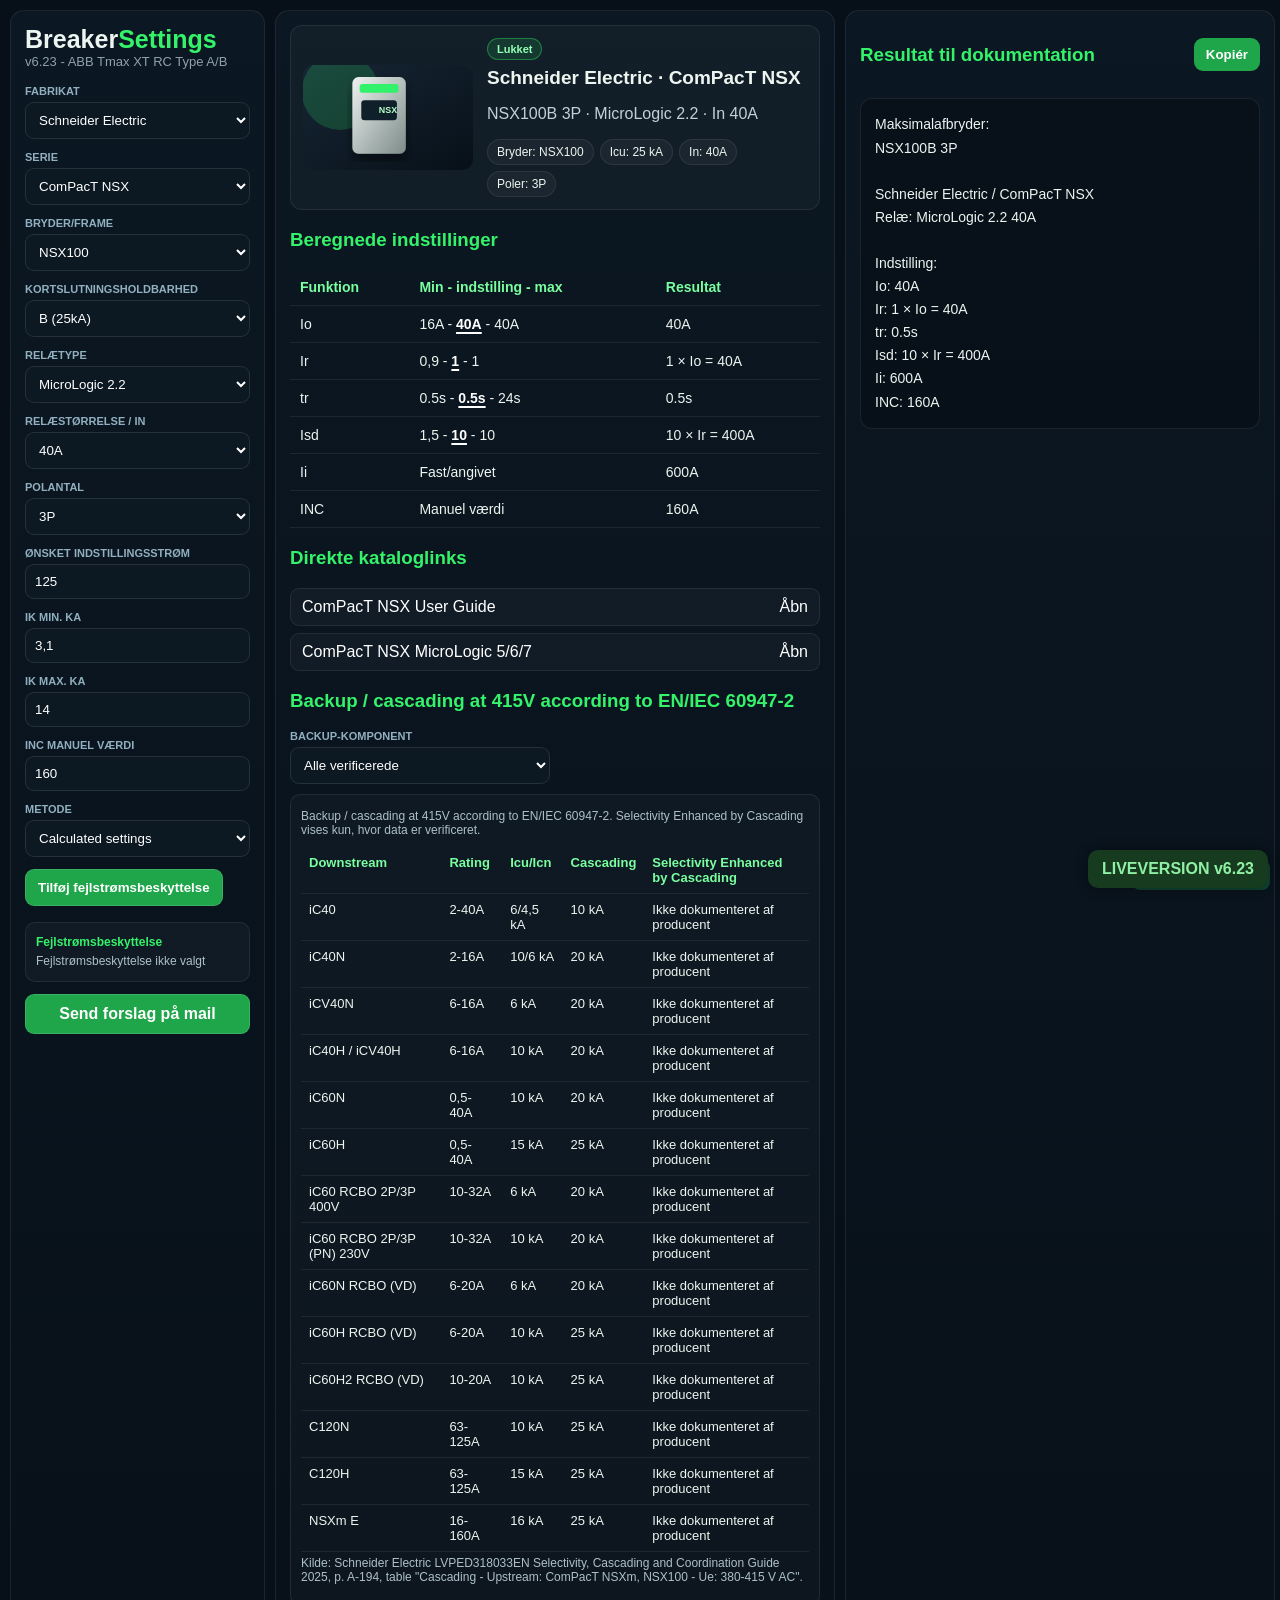
==== index.html @ c43dbbca "Release ABB Tmax XT RCD types v6.23" ====
<!doctype html>
<html lang="da">
  <head>
    <meta charset="utf-8" />
    <meta name="viewport" content="width=device-width,initial-scale=1" />
    <title>BreakerSettings</title>
    <link rel="stylesheet" href="style.css" />
  </head>
  <body>
    <!--
      Versionshistorik

      v6.23
      2026-06-26
      - ABB Tmax XT XT1-XT4 RC-moduler gennemgaaet mod ABB SACE Tmax XT katalog 1SDC210033D0201 side 3/28-3/32
      - XT3 TMD suppleret med RC B Type XT3 som dokumenteret Type B-modul
      - RC Inst og RC Sel rettet til Type A-valg uden separat Type AC-valg
      - app.js cache-busting opdateret til v6.23

      v6.22
      2026-06-25
      - ABB Tmax XT XT1-XT4 fejlstroemslogik rettet mod officielle ABB RC Inst/RC Sel-data
      - XT3 TMD kan nu vaelge RC Inst og RC Sel med dokumenterede indstillinger
      - ABB Ekip Touch Rc og Ekip Hi-Touch Rc behandles som integreret fejlstroemsbeskyttelse uden separat modulknap
      - app.js cache-busting opdateret til v6.22

      v6.21
      2026-06-24
      - Relae-dropdowns sorteret med elektroniske relaeer foerst og termisk-magnetiske relaeer nederst
      - Schneider NSX400/NSX630 MicroLogic 2.3 manglende Ii for 250A rettet fra officiel Schneider Ii-tabel
      - Fejlstroemsbeskyttelse viser nu tydelig status for ikke valgt/aktiv/ikke understoettet
      - app.js cache-busting opdateret til v6.21

      v6.20
      2026-06-22
      - Anonym brugsstatistik tilfoejet via /api/stats
      - Skjult statistikside tilfoejet paa /admin-stats
      - Besoeg, anonymt brugerestimat, beregninger, dokumentationskopieringer og mest brugte tekniske valg registreres uden persondata
      - app.js cache-busting opdateret til v6.20

      v6.19
      2026-06-22
      - Siemens 3WA tilfoejet som luftafbryder/ACB-serie
      - 3WA11, 3WA12 og 3WA13 frames, Icu/Ics-klasser og option-plug In-vaerdier indlaest fra officiel Siemens 3WA1 equipment manual
      - ETU300 LSI/LSIG og ETU600 LSI/LSIG/LSIG Hi-Z Ir, tr, Isd og Ii rotary-switch settings verificeret mod Siemens-manualen
      - 3WA backup-/cascadingdata ikke indlaest, da ingen producentverificeret 415V backup-/cascadingtabel er fundet i de gennemgaaede 3WA-kilder
      - app.js cache-busting opdateret til v6.19

      v6.18
      2026-06-16
      - Indstillingsstroem-regel rettet saa appen aldrig foreslaar en vaerdi over oensket stroem
      - Fejlstroemsbeskyttelse tilfoejet for dokumenterede Schneider, ABB og Siemens kombinationer
      - Backup-/cascading ingen-data tekst rettet til aftalt formulering
      - app.js cache-busting opdateret til v6.18

      v6.17
      2026-06-13
      - Schneider backup-/cascadingdata indlaest fra officiel LVPED318033EN 2025 side A-194 til A-197 for NSXm, NSX, NS og MTZ
      - Schneider relae-/trip-unit-listen suppleret med MicroLogic 4.1, MicroLogic Vigi 4.2/4.3, MicroLogic Vigi 7.2/7.3 og MicroLogic 7.0
      - Schneider relae- og In-filtrering kontrolleret pr. frame
      - app.js cache-busting opdateret til v6.17

      v6.16
      2026-06-13
      - MasterPact MTZ framevalg rettet til MTZ1, MTZ2 og MTZ3
      - MTZ1 06 og MTZ1 10 samlet under MTZ1 med relae-/In-stoerrelser 630A, 1000A og 1600A
      - MTZ2/MTZ3 og oevrige fabrikantserier kontrolleret for tilsvarende rating-som-frame-opdeling
      - app.js cache-busting opdateret til v6.16

      v6.15
      2026-06-13
      - ABB Tmax XT backup-/cascadingdata indlaest fra officiel ABB 415V coordination table for XT1-XT4 mod S200/S200M/S200P/S800
      - Siemens 3VA2 backup-/cascadingdata indlaest fra officielle Siemens 3VA2 tables mod 5SY, 5SL4 og 5SU1
      - Backup-/cascadingvisning viser nu entydig ingen-data tekst for kombinationer uden producentverificerede data
      - app.js cache-busting opdateret til v6.15

      v6.14
      2026-06-13
      - Database lukket for alle serier: Schneider NSXm/NSX/NS/MTZ, ABB Tmax XT/Emax 2 og Siemens 3VA/3WL
      - Aabne og delvise seriestatusser fjernet fra testdatabasen
      - Manglende producentvaerdier markeret "Ikke dokumenteret af producent"
      - Schneider NSX Selectivity Enhanced by Cascading lukket som ikke dokumenteret af producent
      - Siemens 3VA defaultfelter lukket som ikke dokumenteret af producent, hvor konkrete ratingtabeller ikke findes

      v6.13
      2026-06-13
      - Siemens 3WL ETU76B tidligere aaben status rettet til verificerede Siemens-range-vaerdier
      - ETU76B kildehenvisning opdateret til Siemens 3WL Air Circuit Breakers 10/2014 side 36 og 3WL circuit breaker software 08/2011
      - Schneider NSXm TM-D/TM-G tr rettet til verificeret ikke-indstillelig fast termisk kurve
      - Schneider NSXm TM-D/TM-G Ir-range, tr og faste Ii-vaerdier synkroniseret med officiel Schneider-kilde
      - Schneider NSXm 20A markeret "Ikke dokumenteret af producent", da den ikke fremgaar af den officielle NSXm TM-D-tabel
      - Schneider NSX Selectivity Enhanced by Cascading status flyttet fra aaben status til kildeafklaring
      - Konsistenskontrol for ETU76B mellem auditstatus, app-test.js og TEST-visning

      v6.12
      2026-06-12
      - Schneider NSX MicroLogic Io/Ir-valg rettet til fuld kombinationssoegning
      - NSX MicroLogic Io/Ir-trin udvidet saa 133A og 160A eksempler rammes korrekt
      - MasterPact MTZ dokumentationsoutput rettet til Luftafbryder
      - Overfloedige funktionslinjer skjult i dokumentationsoutput
      - Siemens 3VA ETU850 regression kontrolleret

      v6.11
      2026-06-11
      - Siemens 3VA ETU850 LSI tilfoejet som ekstra relae i testversionen
      - ETU850 frames/ratingomraader og L/tr/S/I settings verificeret mod officiel Siemens 3VA IEC-manual

      v6.10
      2026-06-04
      - ABB XT6 630A Ekip Dip tr markeret "Ikke dokumenteret af producent"
      - Siemens ETU55B markeret "Ikke dokumenteret af producent"
      - Siemens 3VA 80A/125A/200A/320A/500A/1250A auditfelter markeret "Ikke dokumenteret af producent"

      v6.9
      2026-06-03
      - ABB/Siemens verification + backup/cascading
    -->
    <div
      style="
        position: fixed;
        right: 10px;
        bottom: 10px;
        z-index: 9999;
        padding: 8px 12px;
        border-radius: 8px;
        background: #143;
        color: #9f9;
        font: 700 12px Arial;
      "
    >
      LIVEVERSION v6.23
    </div>
    <main class="app">
      <aside class="panel left">
        <h1>Breaker<span>Settings</span></h1>
        <p class="subtitle">
          v6.23 - ABB Tmax XT RC Type A/B
        </p>
        <div class="liveBanner"></div>
        <label>Fabrikat</label
        ><select id="brand"></select
        ><label>Serie</label
        ><select id="series"></select
        ><label>Bryder/frame</label
        ><select id="frame"></select
        ><label>Kortslutningsholdbarhed</label
        ><select id="cls"></select
        ><label>Relætype</label
        ><select id="relay"></select
        ><label>Relæstørrelse / In</label
        ><select id="rating"></select
        ><label>Polantal</label
        ><select id="poles"></select
        ><label>Ønsket indstillingsstrøm</label
        ><input
          id="desired"
          type="text"
          inputmode="decimal"
          value="125"
        /><label>Ik min. kA</label
        ><input id="ikmin" type="text" inputmode="decimal" value="3,1" /><label
          >Ik max. kA</label
        ><input id="ikmax" type="text" inputmode="decimal" value="14" /><label
          >INC manuel værdi</label
        ><input id="inc" type="text" inputmode="decimal" value="160" /><label
          >Metode</label
        ><select id="method">
          <option>Calculated settings</option>
          <option>Minimum settings</option></select
        ><button id="rcdToggle" class="mailBtn" type="button">
          Tilføj fejlstrømsbeskyttelse</button
        ><div id="rcdStatus" class="statsBox"></div
        ><div id="rcdPanel" class="statsBox hidden">
          <label>Modul/relætype</label
          ><select id="rcdDevice"></select
          ><div id="rcdSensitivityWrap">
            <label>Følsomhed</label><select id="rcdSensitivity"></select>
          </div>
          <div id="rcdTypeWrap">
            <label>Type</label><select id="rcdType"></select>
          </div>
          <div id="rcdDelayWrap">
            <label>Forsinkelse</label><select id="rcdDelay"></select>
          </div>
        </div
        ><a
          class="mailBtn"
          href="mailto:jhj@pro-automatic.dk?subject=Forslag%20til%20BreakerSettings"
          >Send forslag på mail</a
        >
        <div id="stats" class="statsBox hidden" aria-hidden="true"></div>
      </aside>
      <section class="panel center">
        <div class="device-card">
          <img id="img" alt="Bryder" />
          <div>
            <span id="badge" class="badge"></span>
            <h2 id="title"></h2>
            <p id="sub"></p>
            <div class="chips">
              <span id="chipFrame"></span><span id="chipClass"></span
              ><span id="chipRating"></span><span id="chipPoles"></span>
            </div>
          </div>
        </div>
        <div id="warning" class="warning hidden"></div>
        <div id="requestWarning" class="warning hidden"></div>
        <h3>Beregnede indstillinger</h3>
        <table>
          <thead>
            <tr>
              <th>Funktion</th>
              <th>Min - indstilling - max</th>
              <th>Resultat</th>
            </tr>
          </thead>
          <tbody id="rows"></tbody>
        </table>
        <h3>Direkte kataloglinks</h3>
        <div id="docs" class="docs"></div>
        <h3>Backup / cascading at 415V according to EN/IEC 60947-2</h3>
        <div class="backupFilter">
          <label>Backup-komponent</label
          ><select id="backupComponent">
            <option value="all">Alle verificerede</option>
            <option value="IC60">iC60</option>
            <option value="NG125">NG125</option>
            <option value="IC40N">iC40N</option>
            <option value="ICV40N">iCV40N</option>
          </select>
        </div>
        <div id="backupPanel" class="backupPanel"></div>
      </section>
      <aside class="panel right">
        <div id="irSettingWrap" class="hidden">
          <h3>NS Ir setting type</h3>
          <div id="irSettings" class="plugs"></div>
        </div>
        <div class="result-header">
          <h3>Resultat til dokumentation</h3>
          <button id="copy">Kopiér</button>
        </div>
        <pre id="output" class="output"></pre>
      </aside>
    </main>
    <script src="app.js?v=6.23"></script>
    <div
      style="
        position: fixed;
        right: 12px;
        bottom: 12px;
        z-index: 9999;
        background: #163b1f;
        color: #8ff0a4;
        padding: 10px 14px;
        border-radius: 10px;
        font-family: Arial;
        font-weight: bold;
        box-shadow: 0 0 12px rgba(0, 0, 0, 0.4);
      "
    >
      LIVEVERSION v6.23
    </div>
  </body>
</html>
---- style.css ----
:root{font-family:Inter,Arial,sans-serif;color-scheme:dark;background:#071018;color:#edf5f0}*{box-sizing:border-box}body{margin:0;background:#071018}.app{min-height:100vh;display:grid;grid-template-columns:255px minmax(560px,1fr) 430px;gap:10px;padding:10px}.panel{background:linear-gradient(180deg,#0b1722,#08111a);border:1px solid rgba(255,255,255,.08);border-radius:14px;padding:14px;overflow:auto}h1{font-size:25px;margin:0}h1 span,h3{color:#34f36a}.subtitle{margin:0 0 16px;color:#90a1ad;font-size:13px}label{display:block;margin:12px 0 5px;color:#91b0bf;font-size:11px;text-transform:uppercase;font-weight:900}select,input{width:100%;padding:9px;background:#0c1822;border:1px solid rgba(255,255,255,.1);border-radius:9px;color:#fff}.device-card{display:grid;grid-template-columns:170px 1fr;gap:14px;align-items:center;padding:12px;border:1px solid rgba(255,255,255,.08);border-radius:12px;background:rgba(255,255,255,.03);margin-bottom:14px}.device-card img{width:170px;border-radius:10px;display:block}.badge{display:inline-block;padding:4px 9px;border-radius:999px;font-size:11px;font-weight:900}.ok{color:#92ffb4;background:rgba(50,255,106,.12);border:1px solid rgba(50,255,106,.35)}.partial{color:#ffe0a0;background:rgba(255,188,70,.1);border:1px solid rgba(255,188,70,.3)}.draft{color:#ffd2d2;background:rgba(255,80,80,.1);border:1px solid rgba(255,80,80,.3)}h2{margin:7px 0 4px;font-size:19px}p{color:#c2d0d8}.chips{display:flex;gap:6px;flex-wrap:wrap;margin-top:8px}.chips span{padding:5px 9px;border:1px solid rgba(255,255,255,.08);background:rgba(255,255,255,.04);border-radius:999px;font-size:12px}table{width:100%;border-collapse:collapse;font-size:14px}th,td{padding:10px;border-bottom:1px solid rgba(255,255,255,.07);text-align:left;vertical-align:top}th{color:#79ff9f}u{text-decoration-thickness:2px;text-underline-offset:3px;font-weight:900;color:#fff}.docs{display:grid;gap:7px}.docs a{display:flex;justify-content:space-between;padding:9px 11px;border:1px solid rgba(255,255,255,.08);border-radius:9px;background:rgba(255,255,255,.03);color:#fff;text-decoration:none}.warning{margin:10px 0;padding:10px 12px;border-radius:10px;border:1px solid rgba(255,190,70,.35);background:rgba(255,190,70,.09);color:#ffe3a7;line-height:1.45;font-size:13px}.hidden{display:none!important}.result-header{display:flex;align-items:center;justify-content:space-between}.result-header button{background:#1fa54a;color:#fff;border:none;border-radius:9px;padding:9px 12px;font-weight:900;cursor:pointer}.output{white-space:pre-wrap;font-family:Inter,Arial,sans-serif;line-height:1.65;background:rgba(0,0,0,.22);border:1px solid rgba(255,255,255,.08);border-radius:12px;padding:14px;font-size:14px}.mailBtn{display:block;margin-top:12px;padding:10px 12px;border-radius:9px;background:#1fa54a;color:#fff;text-decoration:none;text-align:center;font-weight:900;border:1px solid rgba(255,255,255,.12)}.statsBox{margin-top:16px;padding:10px;border:1px solid rgba(255,255,255,.08);border-radius:10px;background:rgba(255,255,255,.03);font-size:12px;color:#adc0c9;line-height:1.6}.statsBox strong{color:#34f36a}.statusError{color:#ffb3b3;font-weight:900}@media(max-width:1180px){.app{grid-template-columns:240px 1fr}.right{grid-column:1/-1}}@media(max-width:780px){.app{grid-template-columns:1fr}.device-card{grid-template-columns:1fr}.device-card img{width:100%;max-width:260px}}
.backupPanel{margin-top:8px;border:1px solid rgba(255,255,255,.08);border-radius:10px;background:rgba(255,255,255,.025);padding:10px;overflow:auto}.backupNote,.backupSource,.backupEmpty{font-size:12px;color:#adc0c9;margin:4px 0 10px}.backupTable{width:100%;border-collapse:collapse;font-size:13px}.backupTable th,.backupTable td{padding:8px;border-bottom:1px solid rgba(255,255,255,.07);text-align:left}.backupTable th{color:#79ff9f}.testBanner{border:1px solid rgba(255,190,70,.45);background:rgba(255,190,70,.1);color:#ffe3a7;border-radius:10px;padding:8px;margin-bottom:10px;font-weight:800}

.backupFilter{max-width:260px;margin:4px 0 10px}.backupFilter label{margin-top:0}.backupMissing{padding:8px 10px;border:1px solid rgba(255,190,70,.25);background:rgba(255,190,70,.08);border-radius:8px;color:#ffe3a7;margin:8px 0;font-size:13px}.plugs{display:grid;gap:8px;margin-bottom:14px}.plugs button{text-align:left;color:#fff;background:rgba(255,255,255,.035);border:1px solid rgba(255,255,255,.08);border-radius:10px;padding:10px;display:grid;gap:4px;cursor:pointer}.plugs button.active{border-color:#34f36a;background:rgba(50,255,106,.1)}
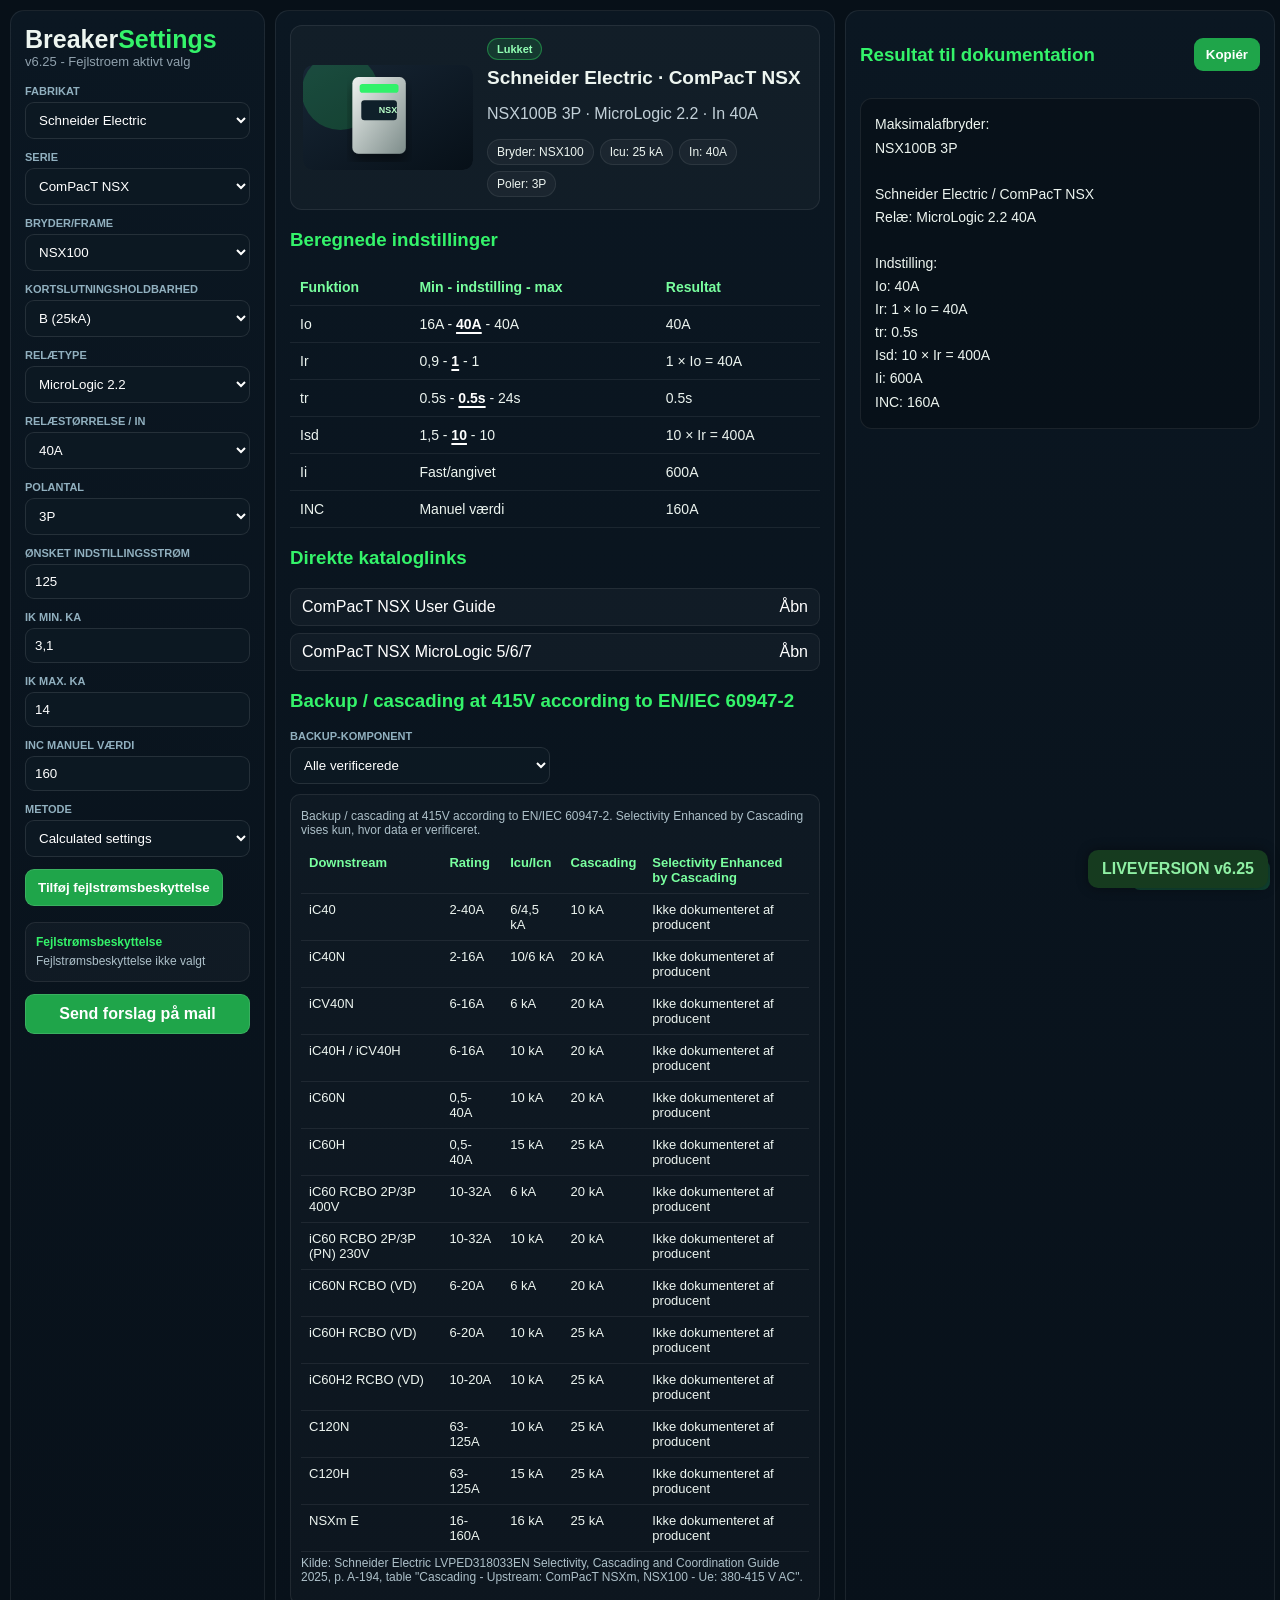
==== commit 4840c3ae: "Promote explicit RCD selection v6.25 to live" ====
--- a/index.html
+++ b/index.html
@@ -9,6 +9,19 @@
   <body>
     <!--
       Versionshistorik
+
+      v6.25
+      2026-06-30
+      - Integreret fejlstroemsbeskyttelse aktiveres ikke laengere automatisk
+      - Relaeer med integreret fejlstroemsbeskyttelse viser switchen "Anvend fejlstroemsbeskyttelse" som standard ikke valgt
+      - Fejlstroemsfelter og dokumentationsdata vises kun, naar brugeren aktivt vaelger fejlstroemsbeskyttelse
+      - app.js cache-busting opdateret til v6.25
+
+      v6.24
+      2026-06-29
+      - ComPacT NS rating plug vises nu paa samme dokumentationslinje som relaeet
+      - Standard settings tilfoejer ikke ekstra tekst i dokumentationsoutput
+      - app.js cache-busting opdateret til v6.24
 
       v6.23
       2026-06-26
@@ -128,13 +141,13 @@
         font: 700 12px Arial;
       "
     >
-      LIVEVERSION v6.23
+      LIVEVERSION v6.25
     </div>
     <main class="app">
       <aside class="panel left">
         <h1>Breaker<span>Settings</span></h1>
         <p class="subtitle">
-          v6.23 - ABB Tmax XT RC Type A/B
+          v6.25 - Fejlstroem aktivt valg
         </p>
         <div class="liveBanner"></div>
         <label>Fabrikat</label
@@ -243,7 +256,7 @@
         <pre id="output" class="output"></pre>
       </aside>
     </main>
-    <script src="app.js?v=6.23"></script>
+    <script src="app.js?v=6.25"></script>
     <div
       style="
         position: fixed;
@@ -259,7 +272,7 @@
         box-shadow: 0 0 12px rgba(0, 0, 0, 0.4);
       "
     >
-      LIVEVERSION v6.23
+      LIVEVERSION v6.25
     </div>
   </body>
 </html>
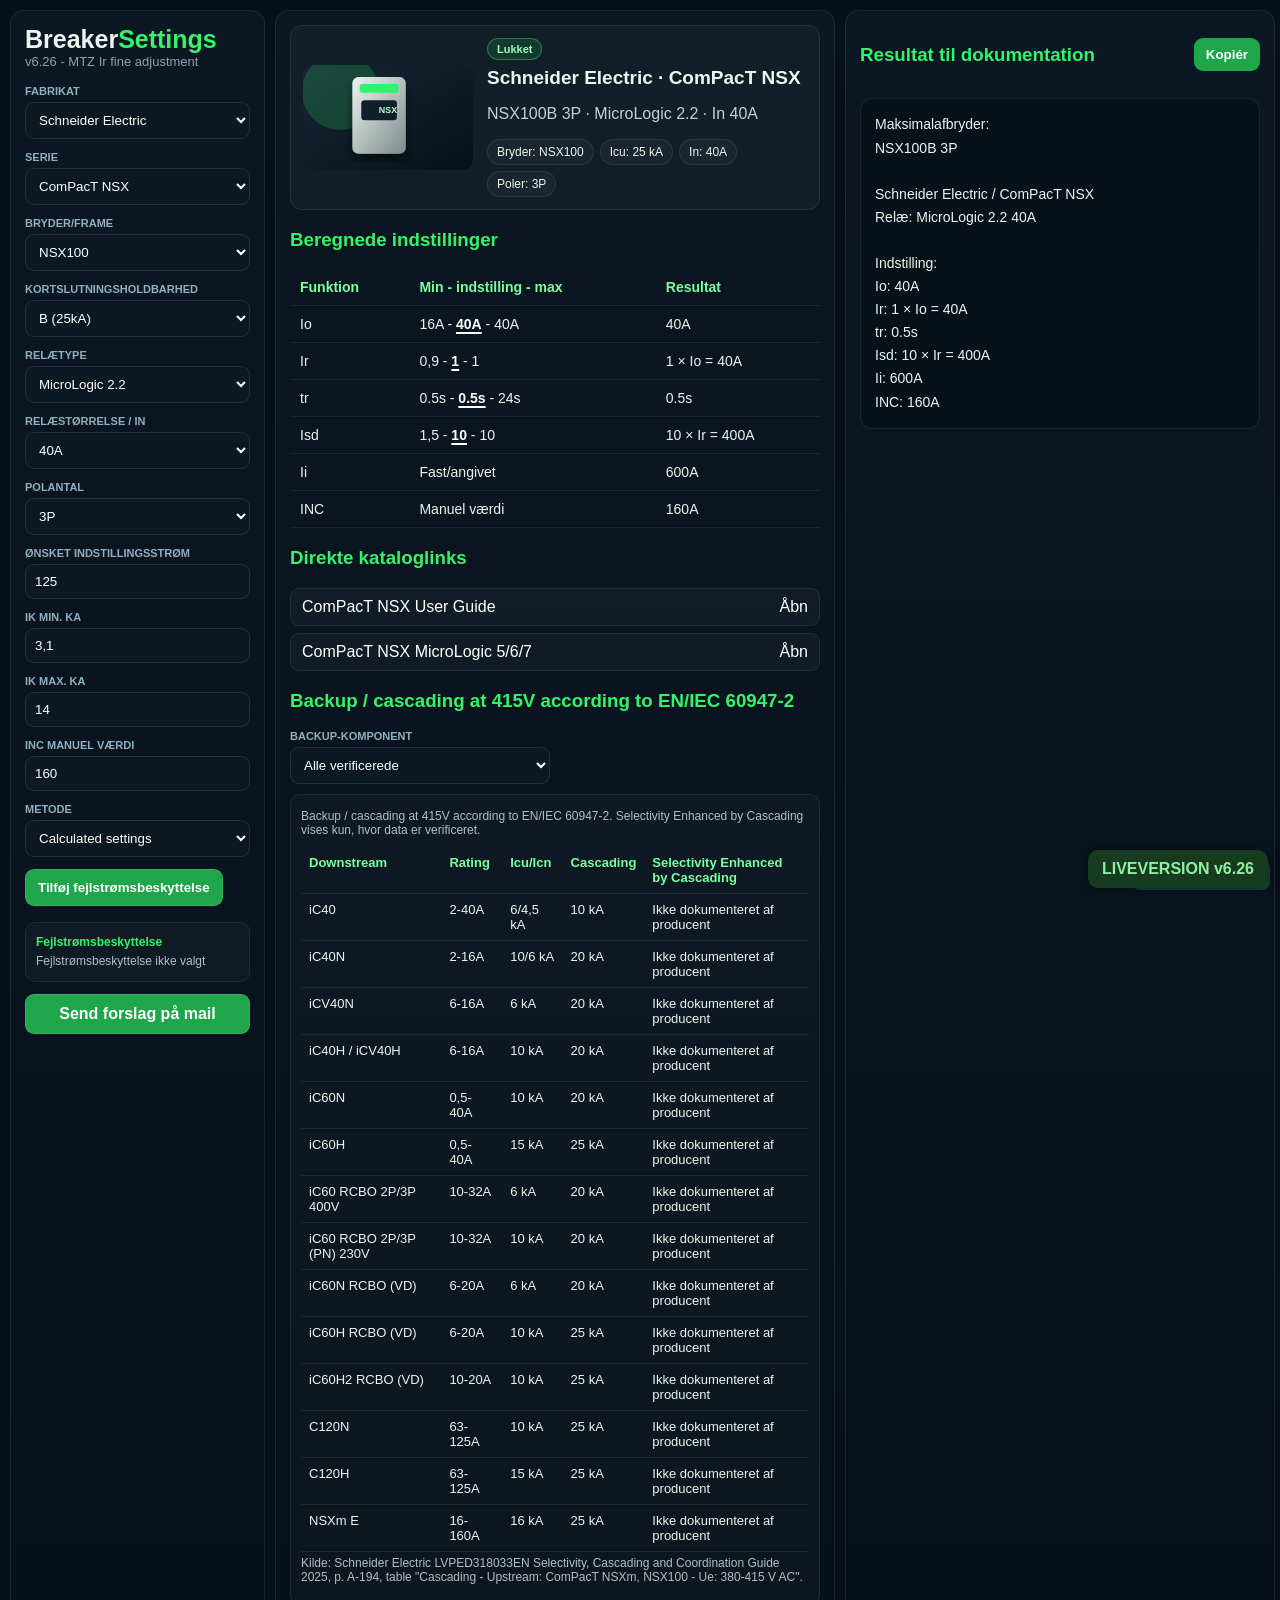
==== commit cbc21e8c: "Promote MTZ Ir fine adjustment v6.26 to live" ====
--- a/index.html
+++ b/index.html
@@ -9,6 +9,13 @@
   <body>
     <!--
       Versionshistorik
+
+      v6.26
+      2026-07-09
+      - Schneider MasterPact MTZ MicroLogic X Ir setting method tilfoejet med Quick settings (HMI) og Fine adjustment (EcoStruxure Power Commission)
+      - Fine adjustment beregner Ir i dokumenteret 1 A oploesning fra 0,4 x In til In uden at overstige oensket indstillingsstroem
+      - Dokumentationsoutput viser valgt MTZ Ir setting method
+      - app.js cache-busting opdateret til v6.26
 
       v6.25
       2026-06-30
@@ -141,13 +148,13 @@
         font: 700 12px Arial;
       "
     >
-      LIVEVERSION v6.25
+      LIVEVERSION v6.26
     </div>
     <main class="app">
       <aside class="panel left">
         <h1>Breaker<span>Settings</span></h1>
         <p class="subtitle">
-          v6.25 - Fejlstroem aktivt valg
+          v6.26 - MTZ Ir fine adjustment
         </p>
         <div class="liveBanner"></div>
         <label>Fabrikat</label
@@ -180,6 +187,10 @@
         ><select id="method">
           <option>Calculated settings</option>
           <option>Minimum settings</option></select
+        ><div id="irSettingWrap" class="statsBox hidden">
+          <h3 id="irSettingTitle">Ir setting method</h3>
+          <div id="irSettings" class="plugs"></div>
+        </div
         ><button id="rcdToggle" class="mailBtn" type="button">
           Tilføj fejlstrømsbeskyttelse</button
         ><div id="rcdStatus" class="statsBox"></div
@@ -245,10 +256,6 @@
         <div id="backupPanel" class="backupPanel"></div>
       </section>
       <aside class="panel right">
-        <div id="irSettingWrap" class="hidden">
-          <h3>NS Ir setting type</h3>
-          <div id="irSettings" class="plugs"></div>
-        </div>
         <div class="result-header">
           <h3>Resultat til dokumentation</h3>
           <button id="copy">Kopiér</button>
@@ -256,7 +263,7 @@
         <pre id="output" class="output"></pre>
       </aside>
     </main>
-    <script src="app.js?v=6.25"></script>
+    <script src="app.js?v=6.26"></script>
     <div
       style="
         position: fixed;
@@ -272,7 +279,7 @@
         box-shadow: 0 0 12px rgba(0, 0, 0, 0.4);
       "
     >
-      LIVEVERSION v6.25
+      LIVEVERSION v6.26
     </div>
   </body>
 </html>
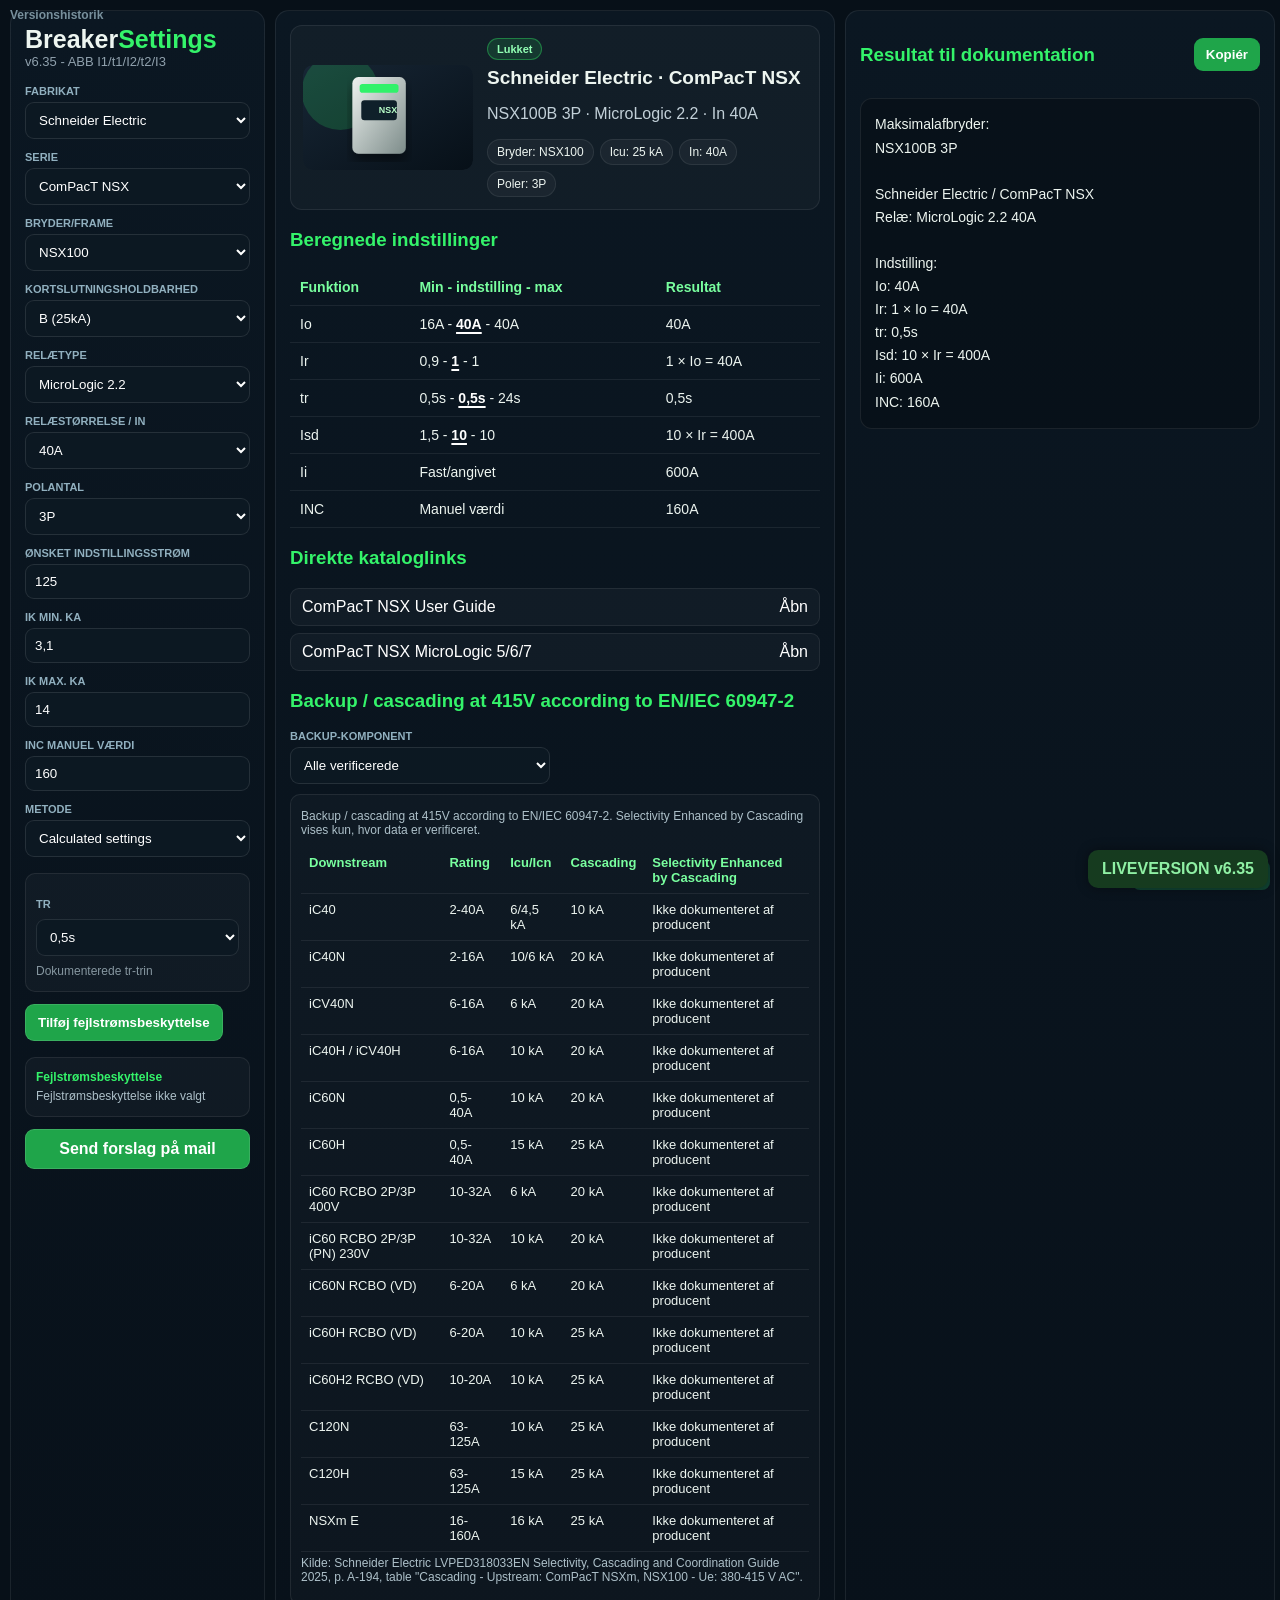
==== commit dc2cf830: "Promote v6.35 ABB protection labels to live" ====
--- a/index.html
+++ b/index.html
@@ -7,8 +7,83 @@
     <link rel="stylesheet" href="style.css" />
   </head>
   <body>
+    <a
+      href="history.html"
+      style="
+        position: fixed;
+        left: 10px;
+        top: 8px;
+        z-index: 9999;
+        color: #78909c;
+        font: 700 12px Arial, sans-serif;
+        text-decoration: none;
+      "
+      >Versionshistorik</a
+    >
     <!--
       Versionshistorik
+
+      v6.35
+      2026-09-22
+      - ABB-beskyttelsesfunktioner vises nu konsekvent som I1, t1, I2, t2 og I3 i LIVE
+      - ABB I2-beregninger refererer nu til I1 i tabel, dokumentation og kopioutput
+      - Schneider- og Siemens-benævnelser er uændrede
+      - app.js cache-busting opdateret til v6.35
+
+      v6.34
+      2026-08-13
+      - Io/Ir-beregningen normaliserer nu ampereværdier, saa præcise Io x Ir-match vælges korrekt
+      - Schneider NSX630 MicroLogic 5.3 E 630A ved ønsket 400A vælger nu Io 400A og Ir 1,00 x Io = 400A
+      - Tidligere Ir-setting-valg kan ikke længere blokere et bedre beregnet valg, naar ønsket strøm ændres
+      - app.js cache-busting opdateret til v6.34
+
+      v6.33
+      2026-08-06
+      - ABB TMA I-rækken viser nu konkrete MIN/MED/MAX-trin i intervalkolonnen
+      - ABB TMA I-resultatet viser kun det beregnede valgte trin i stedet for alle tre trin
+      - Teksten "ABB MIN/MED/MAX" fjernet fra I-rækken
+      - app.js cache-busting opdateret til v6.33
+
+      v6.32
+      2026-08-06
+      - Isd/S-panelet fjernet igen, saa Isd/S kun beregnes automatisk efter eksisterende logik
+      - Isd/S vises fortsat som beregnet vaerdi i indstillingstabel og dokumentationsoutput
+      - tr og tsd bevarer minimum som standardvalg med gyldige manuelle valg
+      - app.js cache-busting opdateret til v6.32
+
+      v6.31
+      2026-08-06
+      - Isd/S standardvalg rettet tilbage til beregnet vaerdi efter Ik min x 0,8
+      - Isd/S bruger igen den eksisterende korttidsberegningslogik i stedet for minimum
+      - tr og tsd forudvaelger fortsat laveste dokumenterede trin og bevarer gyldige manuelle valg
+      - app.js cache-busting opdateret til v6.31
+
+      v6.30
+      2026-08-06
+      - tr, Isd/S og tsd forudvaelger laveste dokumenterede gyldige producenttrin
+      - Manuelle tr, Isd/S og tsd valg bevares ved genberegning og nulstilles kun ved ugyldig ny kombination
+      - Dokumentationsoutput viser det faktisk valgte tids-/korttidstrin
+      - app.js cache-busting opdateret til v6.30
+
+      v6.29
+      2026-08-06
+      - ABB TMD/TMA relaestørrelse-dropdown gjort kort igen, saa MIN/MED/MAX ikke fylder i In-valget
+      - ABB MIN/MED/MAX vises fortsat i indstillingstabel, beregningsresultat og dokumentationsoutput
+      - app.js cache-busting opdateret til v6.29
+
+      v6.28
+      2026-08-06
+      - ABB TMD/TMA L- og I-indstillinger viser producentens MIN/MED/MAX-betjeningsnavne
+      - TMA I-trin vises datadrevet pr. frame/rating efter ABB-tabellen uden at aendre beregningslogikken
+      - app.js cache-busting opdateret til v6.28
+
+      v6.27
+      2026-08-04
+      - Datadrevet tsd tilfoejet for relaeer med dokumenterede producenttrin eller -intervaller hos Schneider, ABB og Siemens
+      - Justerbar tsd vises som brugerens valg blandt dokumenterede muligheder; faste/ikke-dokumenterede tsd-vaerdier skjules efter producentdata
+      - tsd vises i indstillingstabellen og dokumentationsoutputtet uden at vaelge en vilkaarlig standard
+      - Separat history.html oprettet med fuld versionshistorik og link tilbage til BreakerSettings
+      - app.js cache-busting opdateret til v6.27
 
       v6.26
       2026-07-09
@@ -20,7 +95,7 @@
       v6.25
       2026-06-30
       - Integreret fejlstroemsbeskyttelse aktiveres ikke laengere automatisk
-      - Relaeer med integreret fejlstroemsbeskyttelse viser switchen "Anvend fejlstroemsbeskyttelse" som standard ikke valgt
+      - Relæer med integreret fejlstroemsbeskyttelse viser switchen "Anvend fejlstroemsbeskyttelse" som standard ikke valgt
       - Fejlstroemsfelter og dokumentationsdata vises kun, naar brugeren aktivt vaelger fejlstroemsbeskyttelse
       - app.js cache-busting opdateret til v6.25
 
@@ -110,7 +185,7 @@
       - Schneider NSXm TM-D/TM-G Ir-range, tr og faste Ii-vaerdier synkroniseret med officiel Schneider-kilde
       - Schneider NSXm 20A markeret "Ikke dokumenteret af producent", da den ikke fremgaar af den officielle NSXm TM-D-tabel
       - Schneider NSX Selectivity Enhanced by Cascading status flyttet fra aaben status til kildeafklaring
-      - Konsistenskontrol for ETU76B mellem auditstatus, app-test.js og TEST-visning
+      - Konsistenskontrol for ETU76B mellem auditstatus, app.js og live-visning
 
       v6.12
       2026-06-12
@@ -148,13 +223,13 @@
         font: 700 12px Arial;
       "
     >
-      LIVEVERSION v6.26
+      LIVEVERSION v6.35
     </div>
     <main class="app">
       <aside class="panel left">
         <h1>Breaker<span>Settings</span></h1>
         <p class="subtitle">
-          v6.26 - MTZ Ir fine adjustment
+          v6.35 - ABB I1/t1/I2/t2/I3
         </p>
         <div class="liveBanner"></div>
         <label>Fabrikat</label
@@ -187,6 +262,14 @@
         ><select id="method">
           <option>Calculated settings</option>
           <option>Minimum settings</option></select
+        ><div id="trPanel" class="statsBox hidden">
+          <label id="trChoiceLabel" for="trChoice">tr</label><select id="trChoice"></select>
+          <div id="trInfo" style="font-size: 12px; opacity: 0.75; margin-top: 6px"></div>
+        </div
+        ><div id="tsdPanel" class="statsBox hidden">
+          <label id="tsdChoiceLabel" for="tsdChoice">tsd</label><select id="tsdChoice"></select>
+          <div id="tsdInfo" style="font-size: 12px; opacity: 0.75; margin-top: 6px"></div>
+        </div
         ><div id="irSettingWrap" class="statsBox hidden">
           <h3 id="irSettingTitle">Ir setting method</h3>
           <div id="irSettings" class="plugs"></div>
@@ -263,7 +346,7 @@
         <pre id="output" class="output"></pre>
       </aside>
     </main>
-    <script src="app.js?v=6.26"></script>
+    <script src="app.js?v=6.35"></script>
     <div
       style="
         position: fixed;
@@ -279,7 +362,7 @@
         box-shadow: 0 0 12px rgba(0, 0, 0, 0.4);
       "
     >
-      LIVEVERSION v6.26
+      LIVEVERSION v6.35
     </div>
   </body>
 </html>
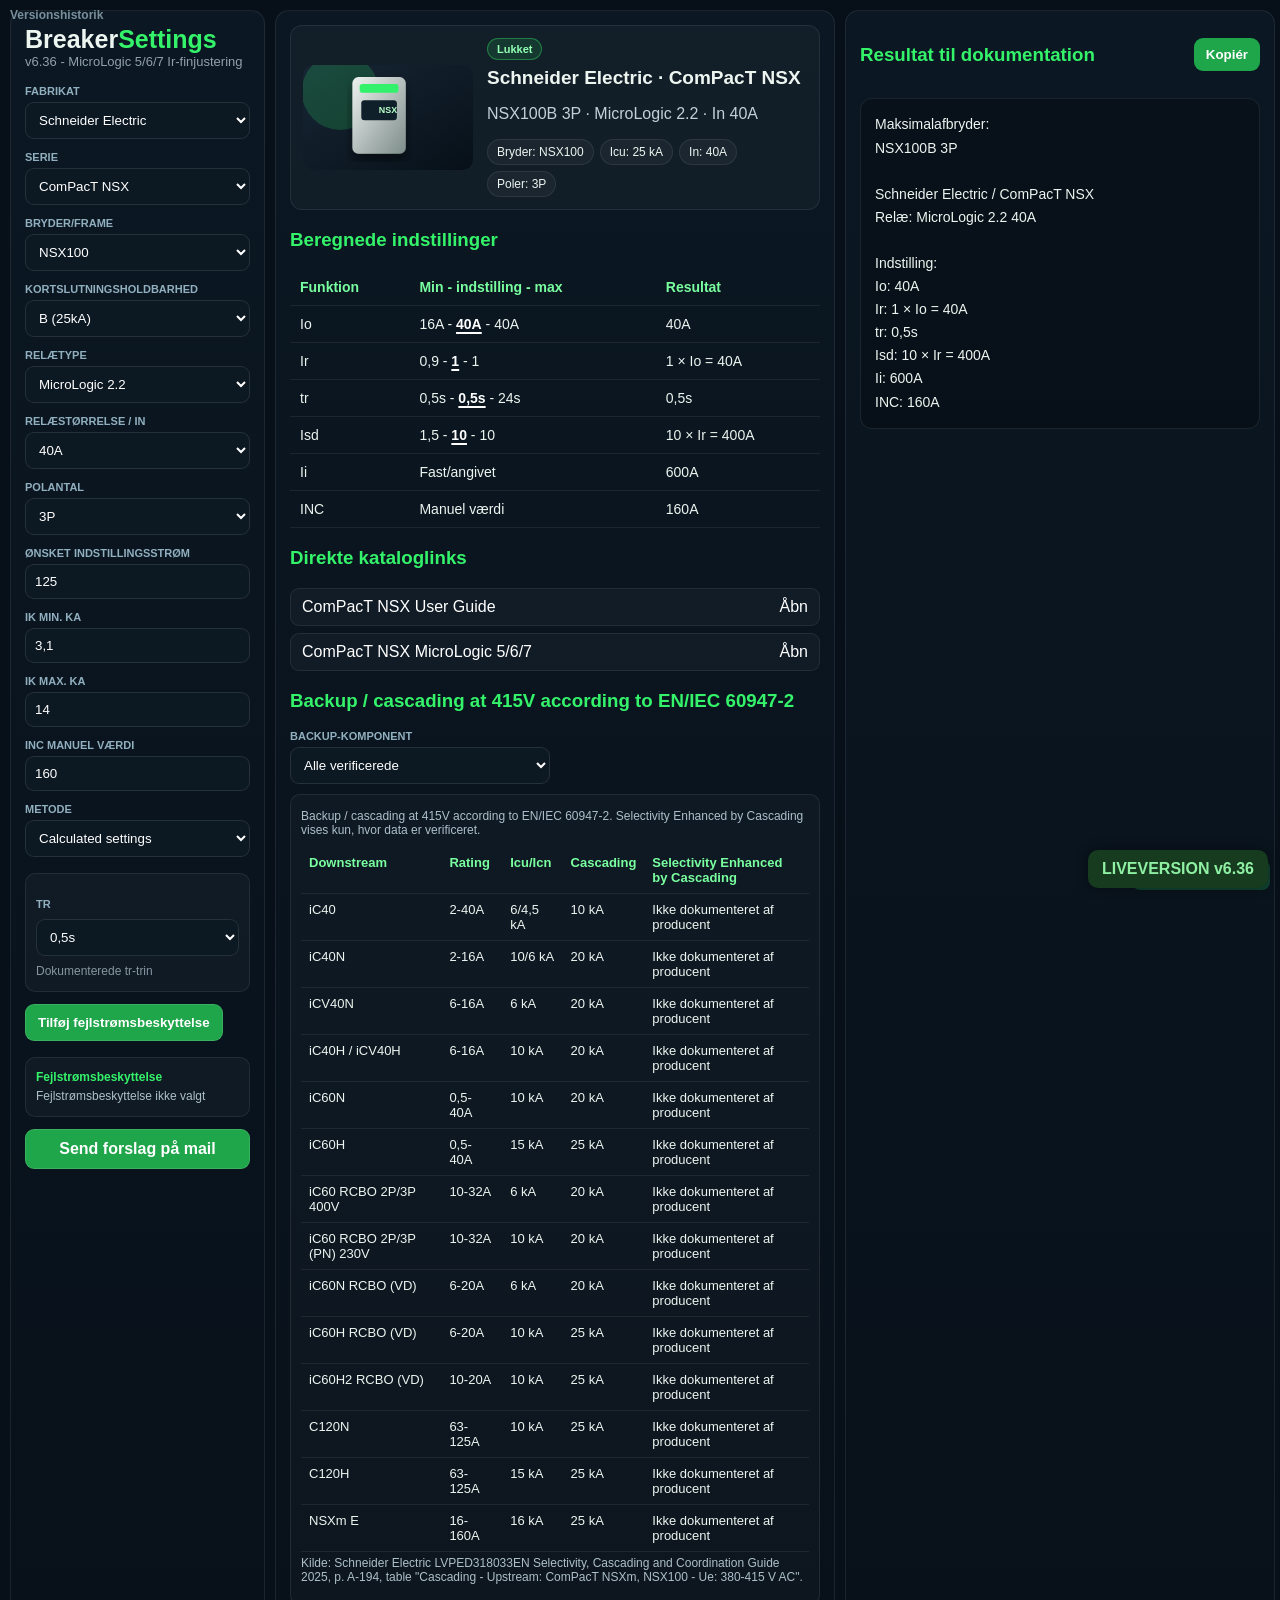
==== commit ec16c7a1: "Promote TEST v6.36 MicroLogic Ir fine tuning to live" ====
--- a/index.html
+++ b/index.html
@@ -23,6 +23,12 @@
     <!--
       Versionshistorik
 
+      v6.36
+      2026-09-22
+      - MicroLogic 5/6/7 Ir modelleres nu med producentens drejeknapsforindstilling og 1 A keypad-finjustering, hvor endepunkterne er eksakt dokumenteret
+      - 100 A: 36-100 A; 250 A: 90-250 A; 400 A: 100-400 A; 630 A: 225-630 A
+      - app.js cache-busting opdateret til v6.36
+
       v6.35
       2026-09-22
       - ABB-beskyttelsesfunktioner vises nu konsekvent som I1, t1, I2, t2 og I3 i LIVE
@@ -223,13 +229,13 @@
         font: 700 12px Arial;
       "
     >
-      LIVEVERSION v6.35
+      LIVEVERSION v6.36
     </div>
     <main class="app">
       <aside class="panel left">
         <h1>Breaker<span>Settings</span></h1>
         <p class="subtitle">
-          v6.35 - ABB I1/t1/I2/t2/I3
+          v6.36 - MicroLogic 5/6/7 Ir-finjustering
         </p>
         <div class="liveBanner"></div>
         <label>Fabrikat</label
@@ -346,7 +352,7 @@
         <pre id="output" class="output"></pre>
       </aside>
     </main>
-    <script src="app.js?v=6.35"></script>
+    <script src="app.js?v=6.36"></script>
     <div
       style="
         position: fixed;
@@ -362,7 +368,7 @@
         box-shadow: 0 0 12px rgba(0, 0, 0, 0.4);
       "
     >
-      LIVEVERSION v6.35
+      LIVEVERSION v6.36
     </div>
   </body>
 </html>
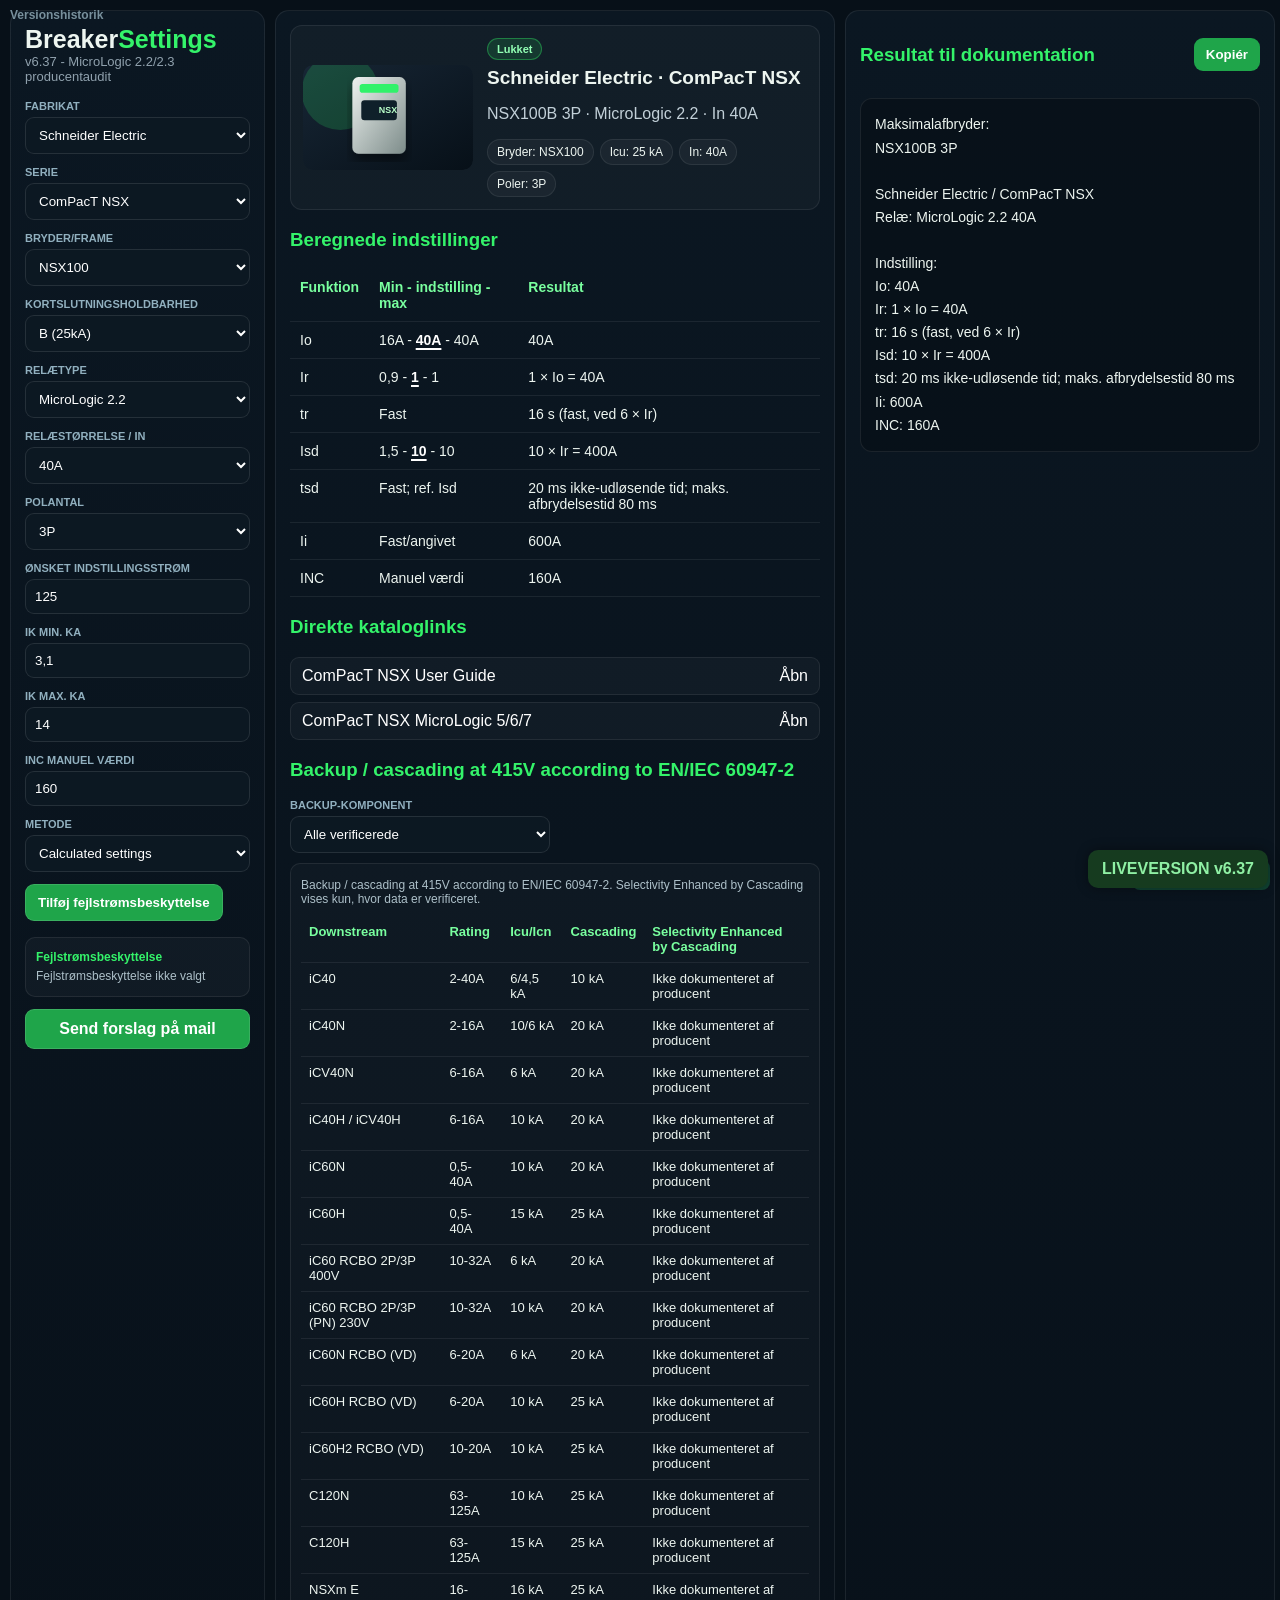
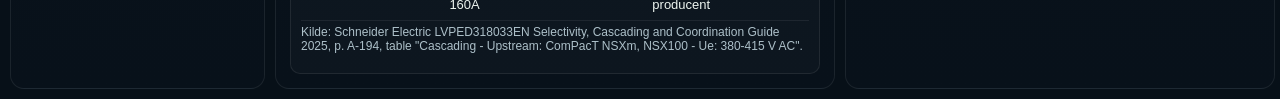
==== commit a9b1c04a: "Release LIVE v6.37 MicroLogic 2 audit" ====
--- a/index.html
+++ b/index.html
@@ -23,6 +23,12 @@
     <!--
       Versionshistorik
 
+      v6.37
+      2026-10-14
+      - Schneider ComPacT NSX MicroLogic 2.2/2.3 Io/Ir gennemgået pr. frame og mærkestrøm mod officielle producenttabeller
+      - MicroLogic 2 bruger faste tr- og korttidsegenskaber; Isd inkluderer nu alle dokumenterede trin, herunder 7 x Ir
+      - app.js cache-busting opdateret til v6.37
+
       v6.36
       2026-09-22
       - MicroLogic 5/6/7 Ir modelleres nu med producentens drejeknapsforindstilling og 1 A keypad-finjustering, hvor endepunkterne er eksakt dokumenteret
@@ -229,13 +235,13 @@
         font: 700 12px Arial;
       "
     >
-      LIVEVERSION v6.36
+      LIVEVERSION v6.37
     </div>
     <main class="app">
       <aside class="panel left">
         <h1>Breaker<span>Settings</span></h1>
         <p class="subtitle">
-          v6.36 - MicroLogic 5/6/7 Ir-finjustering
+          v6.37 - MicroLogic 2.2/2.3 producentaudit
         </p>
         <div class="liveBanner"></div>
         <label>Fabrikat</label
@@ -352,7 +358,7 @@
         <pre id="output" class="output"></pre>
       </aside>
     </main>
-    <script src="app.js?v=6.36"></script>
+    <script src="app.js?v=6.37"></script>
     <div
       style="
         position: fixed;
@@ -368,7 +374,7 @@
         box-shadow: 0 0 12px rgba(0, 0, 0, 0.4);
       "
     >
-      LIVEVERSION v6.36
+      LIVEVERSION v6.37
     </div>
   </body>
 </html>
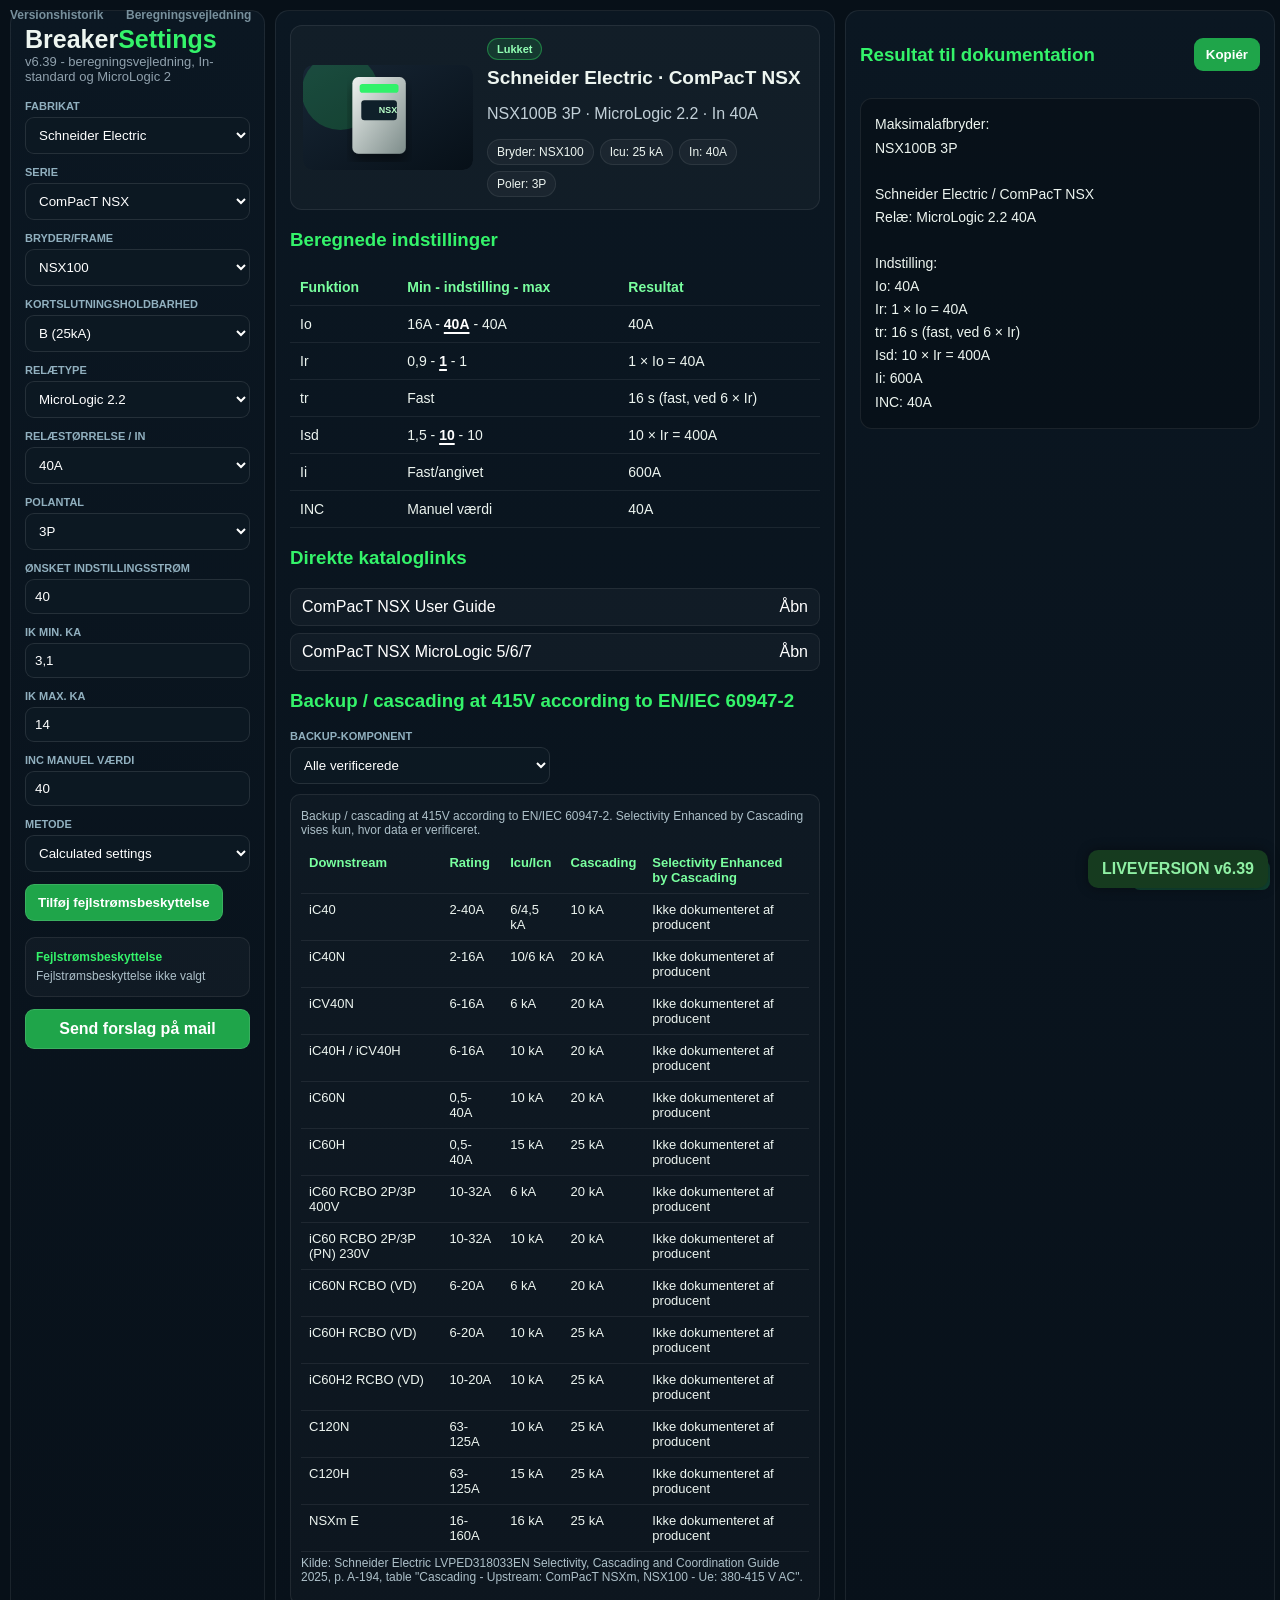
==== commit ede32eb6: "Release LIVE v6.39 calculation guide and MicroLogic 2 tsd" ====
--- a/index.html
+++ b/index.html
@@ -20,8 +20,27 @@
       "
       >Versionshistorik</a
     >
+    <a
+      href="calculation-guide.html"
+      style="
+        position: fixed;
+        left: 126px;
+        top: 8px;
+        z-index: 9999;
+        color: #78909c;
+        font: 700 12px Arial, sans-serif;
+        text-decoration: none;
+      "
+      >Beregningsvejledning</a
+    >
     <!--
       Versionshistorik
+
+      v6.39
+      2026-11-13
+      - Beregningsvejledning og automatisk In-standard for ønsket strøm og INC tilføjet
+      - MicroLogic 2.2/2.3 tsd fjernet fra tabel, resultat og Kopiér-output; 20/80 ms bevares kun som teknisk karakteristik i vejledningen
+      - app.js cache-busting opdateret til v6.39
 
       v6.37
       2026-10-14
@@ -235,13 +254,13 @@
         font: 700 12px Arial;
       "
     >
-      LIVEVERSION v6.37
+      LIVEVERSION v6.39
     </div>
     <main class="app">
       <aside class="panel left">
         <h1>Breaker<span>Settings</span></h1>
         <p class="subtitle">
-          v6.37 - MicroLogic 2.2/2.3 producentaudit
+          v6.39 - beregningsvejledning, In-standard og MicroLogic 2
         </p>
         <div class="liveBanner"></div>
         <label>Fabrikat</label
@@ -263,13 +282,13 @@
           id="desired"
           type="text"
           inputmode="decimal"
-          value="125"
+          value=""
         /><label>Ik min. kA</label
         ><input id="ikmin" type="text" inputmode="decimal" value="3,1" /><label
           >Ik max. kA</label
         ><input id="ikmax" type="text" inputmode="decimal" value="14" /><label
           >INC manuel værdi</label
-        ><input id="inc" type="text" inputmode="decimal" value="160" /><label
+        ><input id="inc" type="text" inputmode="decimal" value="" /><label
           >Metode</label
         ><select id="method">
           <option>Calculated settings</option>
@@ -358,7 +377,7 @@
         <pre id="output" class="output"></pre>
       </aside>
     </main>
-    <script src="app.js?v=6.37"></script>
+    <script src="app.js?v=6.39"></script>
     <div
       style="
         position: fixed;
@@ -374,7 +393,7 @@
         box-shadow: 0 0 12px rgba(0, 0, 0, 0.4);
       "
     >
-      LIVEVERSION v6.37
+      LIVEVERSION v6.39
     </div>
   </body>
 </html>
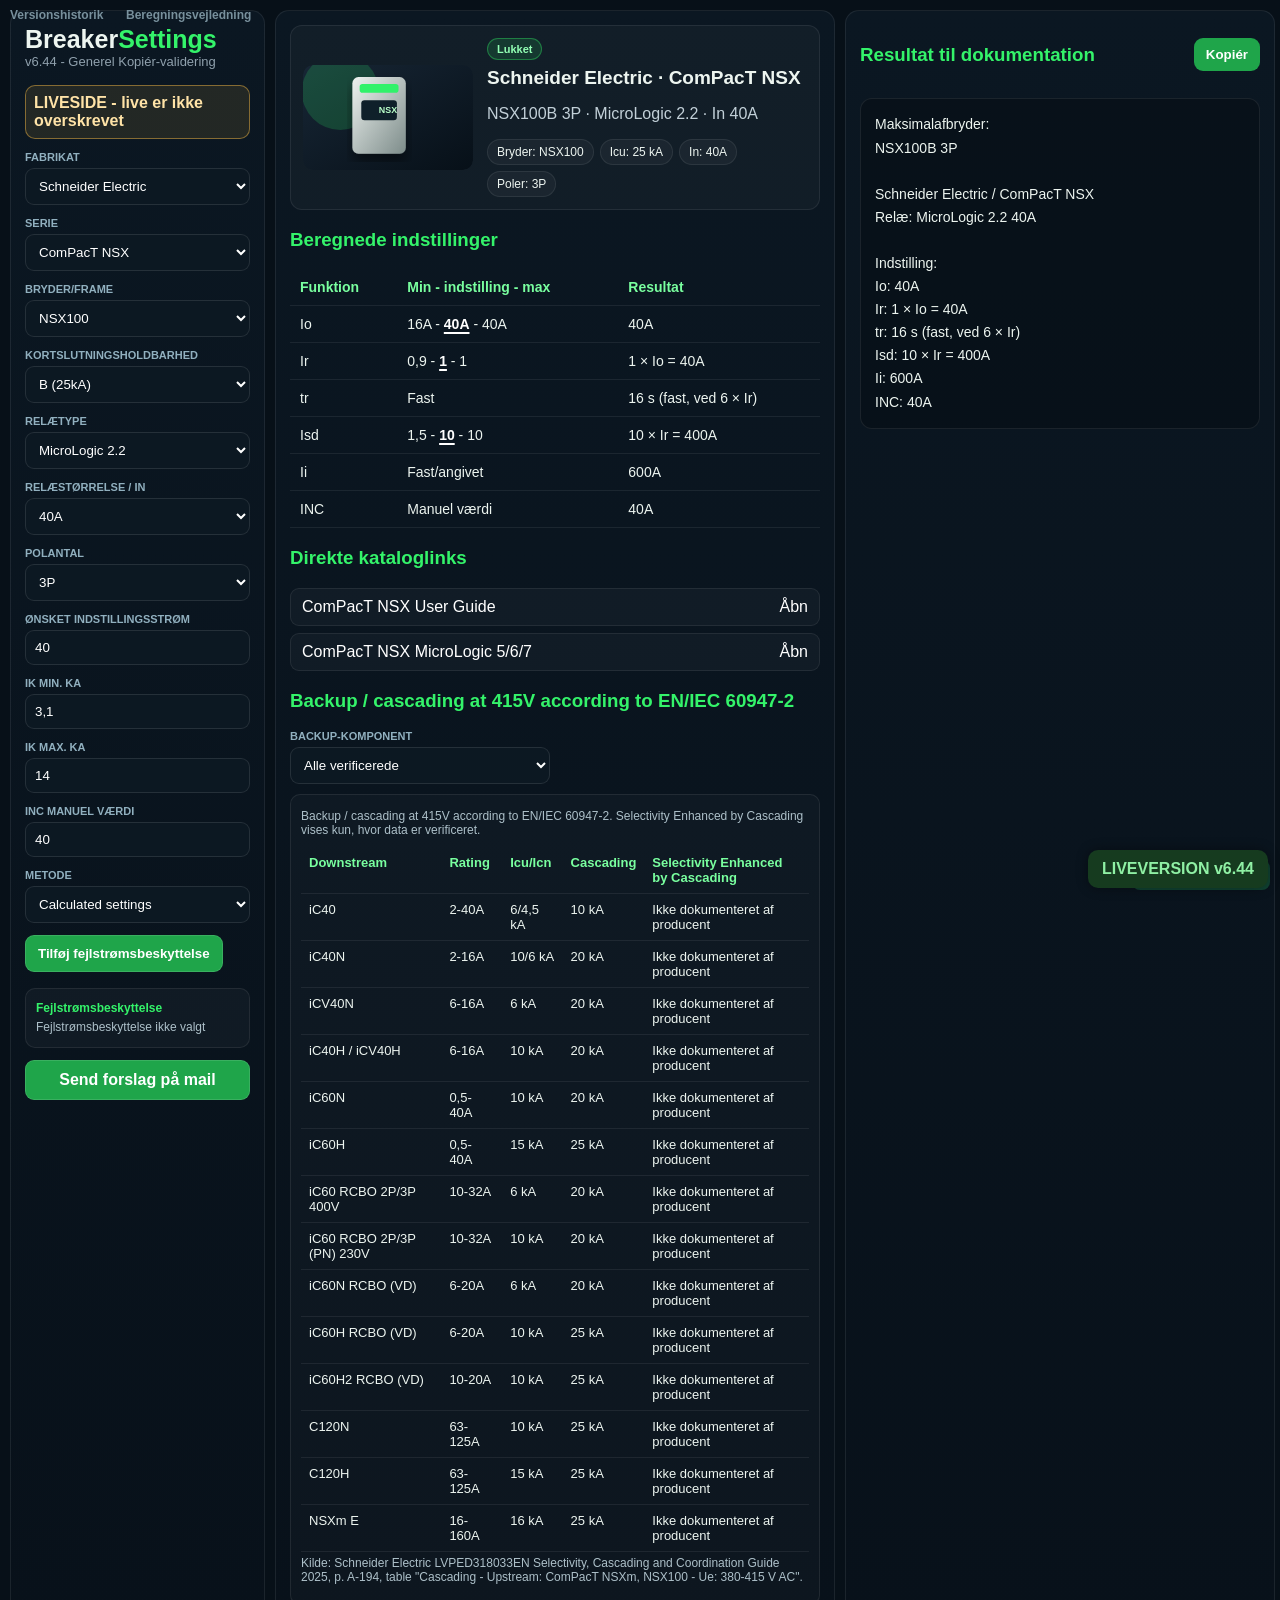
==== commit 181898e9: "Release LIVE v6.44 validated breaker settings" ====
--- a/index.html
+++ b/index.html
@@ -36,11 +36,48 @@
     <!--
       Versionshistorik
 
+      v6.44
+      2026-11-26
+      - Kopiér-validering bruger nu fælles, strukturerede beregningsfejl for Ir, Isd, Ii/I3 og ABBs MIN/MED/MAX-I3 på alle relætyper
+      - Faste producentkarakteristikker og gyldige OFF-valg bevares som komplette dokumentationsvalg
+      - app.js cache-busting opdateret til v6.44
+
+      v6.43
+      2026-11-26
+      - Ekip Dip I3 anvender nu Ik min x 0,8, når I2 fysisk er sat til OFF; I2 aktiv og I3 aktiv anvender fortsat Ik max x 0,8 for I3
+      - OFF vises som faktisk I2/I3-resultat, også når AUTO ikke kan finde et gyldigt aktivt trin
+      - Kopiér er spærret ved ugyldige aktive AUTO-indstillinger og når ingen kortslutningsbeskyttelse er aktiv
+      - app.js cache-busting opdateret til v6.43
+
+      v6.42
+      2026-11-26
+      - ABB Ekip Dip I2 og I3 har nu dokumenterede OFF-DIP-valg, hvor producenten angiver dem
+      - Kopiér er spærret, indtil LS/I og G-indstillinger er komplet valgte; DIP-valg nulstilles ved frame-, relæ- og ratingskift
+      - app.js cache-busting opdateret til v6.42
+
+      v6.41
+      2026-11-26
+      - Ekip Dip LS/I kræver nu fysisk valg af enten S (I2/t2) eller I (I3); funktionerne dokumenteres aldrig samtidig
+      - Ekip Dip LIG og LSIG har verificerede, manuelle I4/t4 DIP-indstillinger inkl. OFF, tydeligt adskilt fra RCD
+      - app.js cache-busting opdateret til v6.41
+
+      v6.40
+      2026-11-26
+      - ABB Tmax XT Ekip Dip er opdelt i LS/I, LSI, LIG og LSIG med type-specifikke, dokumenterede DIP-trin
+      - I2 for Ekip Dip beregnes mod In, og LS/I kan foreslå kompatibel LSI uden automatisk relæskift
+      - app.js cache-busting opdateret til v6.40
+
       v6.39
       2026-11-13
-      - Beregningsvejledning og automatisk In-standard for ønsket strøm og INC tilføjet
-      - MicroLogic 2.2/2.3 tsd fjernet fra tabel, resultat og Kopiér-output; 20/80 ms bevares kun som teknisk karakteristik i vejledningen
+      - MicroLogic 2.2/2.3 tekniske korttidskarakteristik er fjernet fra tsd-indstilling, resultat og Kopiér-output
+      - Fast 20/80 ms-korttidsadfærd beskrives kun som ikke-justerbar teknisk karakteristik i beregningsvejledningen
       - app.js cache-busting opdateret til v6.39
+
+      v6.38
+      2026-11-13
+      - Beregningsvejledning tilføjet i LIVE med de faktiske udvælgelsesregler, producentbegrænsninger og regneeksempler
+      - Ønsket indstillingsstrøm og INC initialiseres nu til relæets reelle In og nulstilles kun, når In ændres
+      - app.js cache-busting opdateret til v6.38
 
       v6.37
       2026-10-14
@@ -84,7 +121,7 @@
 
       v6.31
       2026-08-06
-      - Isd/S standardvalg rettet tilbage til beregnet vaerdi efter Ik min x 0,8
+      - Isd/S standardvalg er rettet tilbage til beregnet vaerdi efter Ik min x 0,8
       - Isd/S bruger igen den eksisterende korttidsberegningslogik i stedet for minimum
       - tr og tsd forudvaelger fortsat laveste dokumenterede trin og bevarer gyldige manuelle valg
       - app.js cache-busting opdateret til v6.31
@@ -113,7 +150,7 @@
       - Datadrevet tsd tilfoejet for relaeer med dokumenterede producenttrin eller -intervaller hos Schneider, ABB og Siemens
       - Justerbar tsd vises som brugerens valg blandt dokumenterede muligheder; faste/ikke-dokumenterede tsd-vaerdier skjules efter producentdata
       - tsd vises i indstillingstabellen og dokumentationsoutputtet uden at vaelge en vilkaarlig standard
-      - Separat history.html oprettet med fuld versionshistorik og link tilbage til BreakerSettings
+      - Separat history.html oprettet med fuld LIVE-versionshistorik og link tilbage til BreakerSettings
       - app.js cache-busting opdateret til v6.27
 
       v6.26
@@ -159,14 +196,14 @@
 
       v6.20
       2026-06-22
-      - Anonym brugsstatistik tilfoejet via /api/stats
+      - Anonym brugsstatistik tilfoejet i LIVE via /api/stats
       - Skjult statistikside tilfoejet paa /admin-stats
       - Besoeg, anonymt brugerestimat, beregninger, dokumentationskopieringer og mest brugte tekniske valg registreres uden persondata
       - app.js cache-busting opdateret til v6.20
 
       v6.19
       2026-06-22
-      - Siemens 3WA tilfoejet som luftafbryder/ACB-serie
+      - Siemens 3WA tilfoejet som luftafbryder/ACB-serie i LIVE
       - 3WA11, 3WA12 og 3WA13 frames, Icu/Ics-klasser og option-plug In-vaerdier indlaest fra officiel Siemens 3WA1 equipment manual
       - ETU300 LSI/LSIG og ETU600 LSI/LSIG/LSIG Hi-Z Ir, tr, Isd og Ii rotary-switch settings verificeret mod Siemens-manualen
       - 3WA backup-/cascadingdata ikke indlaest, da ingen producentverificeret 415V backup-/cascadingtabel er fundet i de gennemgaaede 3WA-kilder
@@ -175,7 +212,7 @@
       v6.18
       2026-06-16
       - Indstillingsstroem-regel rettet saa appen aldrig foreslaar en vaerdi over oensket stroem
-      - Fejlstroemsbeskyttelse tilfoejet for dokumenterede Schneider, ABB og Siemens kombinationer
+      - Fejlstroemsbeskyttelse tilfoejet i LIVE for dokumenterede Schneider, ABB og Siemens kombinationer
       - Backup-/cascading ingen-data tekst rettet til aftalt formulering
       - app.js cache-busting opdateret til v6.18
 
@@ -216,7 +253,7 @@
       - Schneider NSXm TM-D/TM-G Ir-range, tr og faste Ii-vaerdier synkroniseret med officiel Schneider-kilde
       - Schneider NSXm 20A markeret "Ikke dokumenteret af producent", da den ikke fremgaar af den officielle NSXm TM-D-tabel
       - Schneider NSX Selectivity Enhanced by Cascading status flyttet fra aaben status til kildeafklaring
-      - Konsistenskontrol for ETU76B mellem auditstatus, app.js og live-visning
+      - Konsistenskontrol for ETU76B mellem auditstatus, app.js og LIVE-visning
 
       v6.12
       2026-06-12
@@ -254,15 +291,15 @@
         font: 700 12px Arial;
       "
     >
-      LIVEVERSION v6.39
+      LIVEVERSION v6.44
     </div>
     <main class="app">
       <aside class="panel left">
         <h1>Breaker<span>Settings</span></h1>
         <p class="subtitle">
-          v6.39 - beregningsvejledning, In-standard og MicroLogic 2
+          v6.44 - Generel Kopiér-validering
         </p>
-        <div class="liveBanner"></div>
+        <div class="testBanner">LIVESIDE - live er ikke overskrevet</div>
         <label>Fabrikat</label
         ><select id="brand"></select
         ><label>Serie</label
@@ -301,6 +338,26 @@
           <label id="tsdChoiceLabel" for="tsdChoice">tsd</label><select id="tsdChoice"></select>
           <div id="tsdInfo" style="font-size: 12px; opacity: 0.75; margin-top: 6px"></div>
         </div
+        ><div id="siModePanel" class="statsBox hidden">
+          <label for="siModeChoice">S/I DIP-switch</label><select id="siModeChoice"></select>
+          <div id="siModeInfo" style="font-size: 12px; opacity: 0.75; margin-top: 6px"></div>
+        </div
+        ><div id="i2Panel" class="statsBox hidden">
+          <label for="i2Choice">I2 (S-beskyttelse)</label><select id="i2Choice"></select>
+          <div id="i2Info" style="font-size: 12px; opacity: 0.75; margin-top: 6px"></div>
+        </div
+        ><div id="gPanel" class="statsBox hidden">
+          <label for="gChoice">I4 (G-beskyttelse)</label><select id="gChoice"></select>
+          <div id="gInfo" style="font-size: 12px; opacity: 0.75; margin-top: 6px"></div>
+        </div
+        ><div id="tgPanel" class="statsBox hidden">
+          <label for="tgChoice">t4 (G-beskyttelse)</label><select id="tgChoice"></select>
+          <div id="tgInfo" style="font-size: 12px; opacity: 0.75; margin-top: 6px"></div>
+        </div
+        ><div id="i3Panel" class="statsBox hidden">
+          <label for="i3Choice">I3 (I-beskyttelse)</label><select id="i3Choice"></select>
+          <div id="i3Info" style="font-size: 12px; opacity: 0.75; margin-top: 6px"></div>
+        </div
         ><div id="irSettingWrap" class="statsBox hidden">
           <h3 id="irSettingTitle">Ir setting method</h3>
           <div id="irSettings" class="plugs"></div>
@@ -343,6 +400,9 @@
         </div>
         <div id="warning" class="warning hidden"></div>
         <div id="requestWarning" class="warning hidden"></div>
+        <div id="relaySuggestion" class="warning hidden"></div>
+        <div id="shortProtectionWarning" class="warning hidden"></div>
+        <div id="documentationWarning" class="warning hidden"></div>
         <h3>Beregnede indstillinger</h3>
         <table>
           <thead>
@@ -377,7 +437,7 @@
         <pre id="output" class="output"></pre>
       </aside>
     </main>
-    <script src="app.js?v=6.39"></script>
+    <script src="app.js?v=6.44"></script>
     <div
       style="
         position: fixed;
@@ -393,7 +453,7 @@
         box-shadow: 0 0 12px rgba(0, 0, 0, 0.4);
       "
     >
-      LIVEVERSION v6.39
+      LIVEVERSION v6.44
     </div>
   </body>
 </html>
